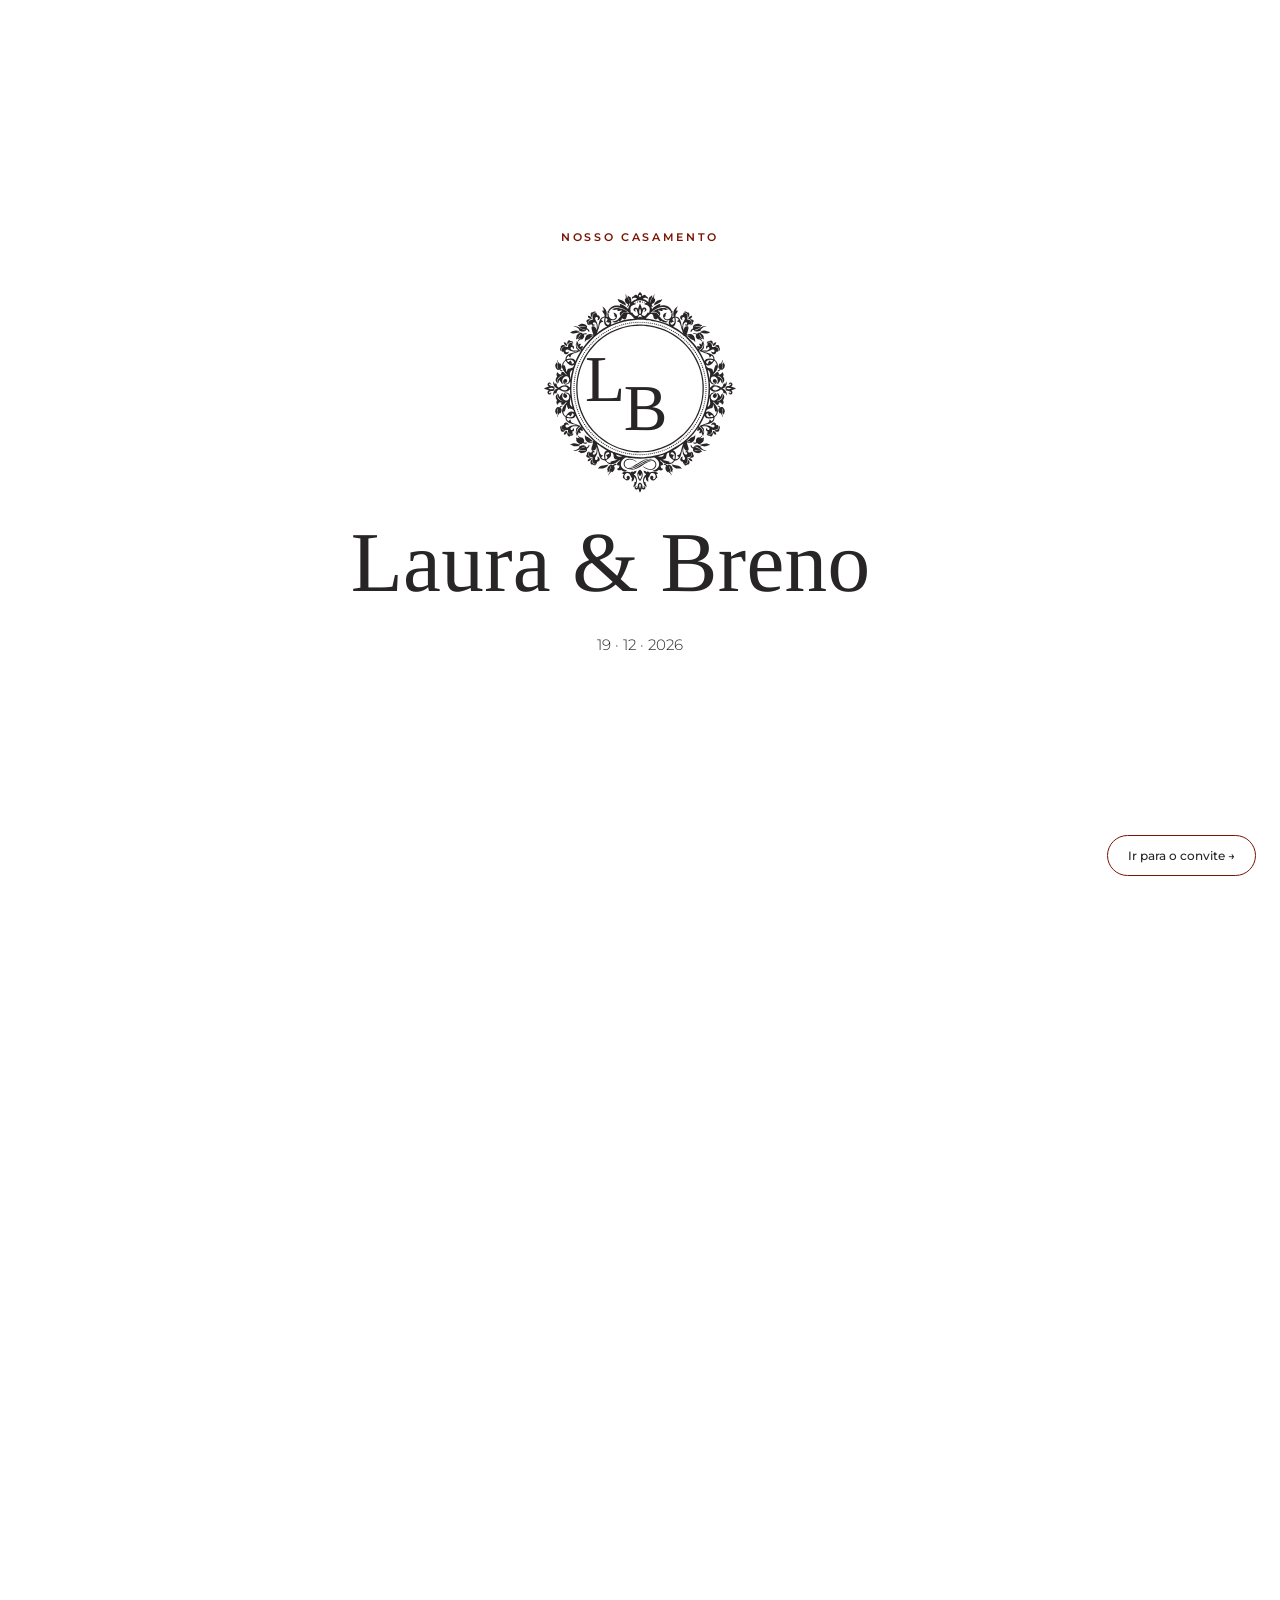
==== index.html @ 0a805cd9 "Atualizar tema branco e invalidar cache de logo e estilos" ====
<!doctype html>
<html lang="pt-BR">
<head>
<meta charset="utf-8">
<meta name="viewport" content="width=device-width,initial-scale=1">
<meta name="theme-color" content="#ffffff">
<meta name="description" content="Casamento Laura e Breno — 19 de dezembro de 2026">
<title>Laura & Breno | 19.12.2026</title>
<link rel="preconnect" href="https://fonts.googleapis.com">
<link rel="preconnect" href="https://fonts.gstatic.com" crossorigin>
<link href="https://fonts.googleapis.com/css2?family=Cormorant+Garamond:wght@400;500;600&family=Montserrat:wght@300;400;500;600&display=swap" rel="stylesheet">
<link rel="stylesheet" href="./styles.css?v=4">
</head>
<body>
<section class="intro" id="intro" aria-label="Abertura do convite">
<video id="introVideo" autoplay muted playsinline preload="metadata"><source src="./assets/abertura.mp4" type="video/mp4"></video>
<div class="intro__fallback" id="introFallback"><p class="eyebrow">Nosso casamento</p><img src="./assets/logo.svg?v=4" alt="Laura e Breno" class="site-logo"><p>19 · 12 · 2026</p></div>
<button class="skip" id="skipIntro" type="button">Ir para o convite →</button>
</section>
<main id="site" class="site" aria-hidden="true">
<header class="hero section"><div class="ornament">✦</div><p class="eyebrow">Vamos nos casar</p><img src="./assets/logo.svg?v=4" alt="Laura e Breno" class="site-logo"><p class="hero__date">19 de dezembro de 2026</p><p class="lead">Criamos este cantinho para compartilhar com você os detalhes de um dia muito especial para nós.</p><a class="button primary" href="#convite">Ver convite</a></header>
<section class="section cream" aria-label="Contagem regressiva"><p class="eyebrow">Contagem regressiva</p><div class="countdown" id="countdown"><div><strong id="days">--</strong><small>dias</small></div><div><strong id="hours">--</strong><small>horas</small></div><div><strong id="minutes">--</strong><small>min</small></div><div><strong id="seconds">--</strong><small>seg</small></div></div></section>
<section class="section" id="convite"><p class="eyebrow">Com carinho, para você</p><h2>Nosso convite</h2><p class="lead">Confira todos os detalhes do nosso grande dia.</p><div class="viewer"><object data="./assets/convite.pdf" type="application/pdf" aria-label="Convite de casamento em PDF"><div class="viewer__fallback">O convite em PDF ficará disponível aqui quando o arquivo for adicionado.</div></object></div><p><a class="button outline" href="./assets/convite.pdf" target="_blank" rel="noopener">Abrir convite em PDF</a></p></section>
<section class="section burgundy" id="informacoes"><p class="eyebrow">Informações</p><h2>O grande dia</h2><div class="cards"><article><span>◇</span><h3>Data</h3><p>19 de dezembro de 2026</p></article><article><span>⌖</span><h3>Local</h3><p>Local a definir</p><small>Endereço e localização serão incluídos aqui.</small></article><article><span>◷</span><h3>Horário</h3><p>Horário a definir</p><small>Horário da cerimônia e recepção em breve.</small></article></div></section>
<section class="section rsvp" id="confirmar"><p class="eyebrow">Esperamos você</p><h2>Confirme sua presença</h2><p class="lead">A confirmação de presença estará disponível em breve.</p><button class="button outline" id="rsvpButton" type="button">Confirmar presença</button><p class="feedback" id="rsvpMessage" role="status"></p></section>
<footer><div class="ornament">✦</div><p>Laura <em>&</em> Breno</p><small>19 · 12 · 2026</small></footer>
</main>
<script src="./script.js"></script>
</body>
</html>
---- styles.css ----
:root{--wine:#7a1304;--dark:#651002;--gold:#c6a15b;--ivory:#faf6ef;--paper:#fffdf9;--ink:#3b302b;--muted:#776d67;--serif:"Cormorant Garamond",Georgia,serif;--sans:Montserrat,Arial,sans-serif}*{box-sizing:border-box}html{scroll-behavior:smooth}body{margin:0;background:var(--ivory);color:var(--ink);font:300 15px/1.7 var(--sans)}body.no-scroll{overflow:hidden}a{color:inherit}.intro{position:fixed;inset:0;z-index:20;display:grid;place-items:center;background:var(--dark);color:#fff;overflow:hidden;transition:opacity .7s,visibility .7s}.intro.is-hidden{opacity:0;visibility:hidden;pointer-events:none}.intro video{position:absolute;inset:0;width:100%;height:100%;object-fit:cover}.intro__fallback{position:relative;z-index:1;text-align:center;padding:24px;transition:opacity .4s}.skip{position:absolute;z-index:2;right:24px;bottom:24px;border:1px solid #ffffff88;border-radius:50px;padding:12px 20px;background:#0005;color:white;font:500 12px var(--sans);cursor:pointer}.site{opacity:0;transition:opacity .7s}.site.is-visible{opacity:1}.section{padding:88px max(24px,calc((100vw - 1100px)/2));text-align:center}.hero{min-height:100svh;display:flex;flex-direction:column;align-items:center;justify-content:center;background:radial-gradient(circle at 50% 20%,#c6a15b26,transparent 35%),var(--ivory)}.eyebrow{color:var(--gold);font-size:11px;letter-spacing:.24em;text-transform:uppercase;font-weight:600;margin:0 0 20px}h1,h2,h3,footer p{font-family:var(--serif);font-weight:500}h1{font-size:clamp(66px,12vw,150px);line-height:.9;letter-spacing:-.055em;margin:10px 0}h1 em,footer em{color:var(--gold);font-weight:400}.hero__date{font:500 clamp(25px,4vw,39px) var(--serif);color:var(--wine);margin:32px 0 0}.lead{max-width:620px;margin:22px auto 28px;color:var(--muted);line-height:1.9}.ornament{color:var(--gold);font-size:28px}h2{font-size:clamp(48px,7vw,84px);line-height:1;margin:0}.button{display:inline-flex;align-items:center;justify-content:center;border:1px solid var(--wine);border-radius:999px;padding:14px 25px;min-height:48px;font:600 11px var(--sans);letter-spacing:.09em;text-transform:uppercase;text-decoration:none;cursor:pointer}.primary{background:var(--wine);color:#fff}.outline{background:transparent;color:var(--wine)}.cream{background:var(--paper);border-block:1px solid #7a130420}.countdown{display:grid;grid-template-columns:repeat(4,1fr);gap:12px;max-width:720px;margin:20px auto}.countdown div{padding:18px 8px;background:var(--ivory);border:1px solid #7a130420}.countdown strong{display:block;font:500 clamp(35px,6vw,64px) var(--serif);color:var(--wine);line-height:1.15}.countdown small{font-size:10px;letter-spacing:.13em;text-transform:uppercase}.viewer{height:min(75vh,900px);min-height:520px;max-width:860px;margin:30px auto;overflow:hidden;border:1px solid #7a130420;background:#fff;box-shadow:0 20px 60px #65100215}.viewer object{width:100%;height:100%}.viewer__fallback{padding:70px 20px}.burgundy{background:var(--wine);color:#fff}.burgundy .eyebrow{color:#e1c688}.cards{display:grid;grid-template-columns:repeat(3,1fr);gap:16px;margin-top:36px}.cards article{border:1px solid #ffffff55;padding:35px 18px;min-height:230px}.cards span{color:#e1c688;font-size:28px}.cards h3{font-size:36px;margin:8px 0}.cards p{margin:0}.cards small{display:block;margin:8px auto;color:#ffffffaa;max-width:240px}.rsvp{min-height:65vh;display:flex;flex-direction:column;justify-content:center;align-items:center}.feedback{min-height:24px;color:var(--muted);font-size:13px}footer{text-align:center;padding:52px 20px;border-top:1px solid #7a130420}footer p{font-size:40px;margin:5px}footer small{letter-spacing:.17em;color:var(--muted)}@media(max-width:700px){.section{padding:64px 20px}.cards{grid-template-columns:1fr}.countdown{gap:6px}.countdown div{padding:12px 3px}.viewer{min-height:450px;height:70vh}.skip{bottom:18px;right:18px}}
/* Identidade Laura & Breno — Pantone P 47-16 C (amostra enviada) */
.site-logo{display:block;width:min(88vw,940px);height:auto;margin:18px auto;object-fit:contain;filter:none}
.hero{background:#7a1304;color:#fff}
.hero .hero__date,.hero__date{color:#fff}
.hero .lead{color:rgba(255,255,255,.85)}
.hero .button.primary{border-color:rgba(255,255,255,.55);background:rgba(0,0,0,.15);color:#fff}
.intro{background:#7a1304}
.intro__fallback .site-logo{width:min(86vw,900px)}
@media(max-width:700px){.site-logo,.intro__fallback .site-logo{width:min(92vw,650px)}}

/* Ajuste da assinatura para caber inteira em desktop e mobile */
.intro__fallback{width:100%;max-width:100%;padding:clamp(16px,3vw,32px);display:flex;flex-direction:column;justify-content:center;align-items:center;gap:clamp(8px,2vh,20px)}
.site-logo,.intro__fallback .site-logo,.hero .site-logo{display:block;width:min(72vw,660px);max-width:100%;max-height:60svh;height:auto;margin:0 auto;object-fit:contain}
.intro__fallback .site-logo{max-height:55svh}
.hero .site-logo{max-height:50svh}
@media(max-width:700px){.site-logo,.intro__fallback .site-logo,.hero .site-logo{width:min(85vw,420px);max-height:47svh}.intro__fallback{padding:20px 16px;gap:10px}}
@media(max-height:650px){.site-logo,.intro__fallback .site-logo,.hero .site-logo{width:min(66vw,480px);max-height:42svh}}

/* Correção: imagem SVG sem corte causado por max-height + largura fixa */
.intro__fallback .site-logo,
.hero .site-logo,
.site-logo {
  width: min(72vw, 520px);
  height: auto;
  max-width: 100%;
  max-height: none;
  object-fit: contain;
  flex-shrink: 1;
  margin: 0 auto;
}
@media (max-width: 700px) {
  .intro__fallback .site-logo,
  .hero .site-logo,
  .site-logo { width: min(85vw, 390px); max-height: none; }
}
@media (max-height: 650px) {
  .intro__fallback .site-logo,
  .hero .site-logo,
  .site-logo { width: min(65vw, 390px); max-height: none; }
}

/* Identidade final: fundo branco e marca original preta. */
:root { --ivory:#ffffff; --paper:#ffffff; --ink:#282526; }
body { background:#ffffff; }
.intro, .hero { background:#ffffff !important; color:#282526 !important; }
.intro__fallback { color:#282526; }
.intro__fallback .eyebrow, .hero .eyebrow { color:#7a1304; }
.intro__fallback p:not(.eyebrow), .hero .hero__date { color:#282526 !important; }
.hero .lead { color:#615b57 !important; }
.hero .button.primary { background:#7a1304; border-color:#7a1304; color:#ffffff; }
.skip { color:#282526; background:#ffffff; border:1px solid #7a1304; }
.site-logo, .intro__fallback .site-logo, .hero .site-logo {
  display:block; width:min(84vw,760px); height:auto; max-width:100%;
  max-height:none; object-fit:contain; margin:0 auto; filter:none;
}
.intro__fallback { width:100%; padding:20px; gap:8px; }
@media(max-width:700px) {
 .site-logo,.intro__fallback .site-logo,.hero .site-logo { width:min(92vw,520px); }
}
@media(max-height:650px) {
 .intro__fallback .site-logo,.hero .site-logo { width:min(70vw,550px); }
}
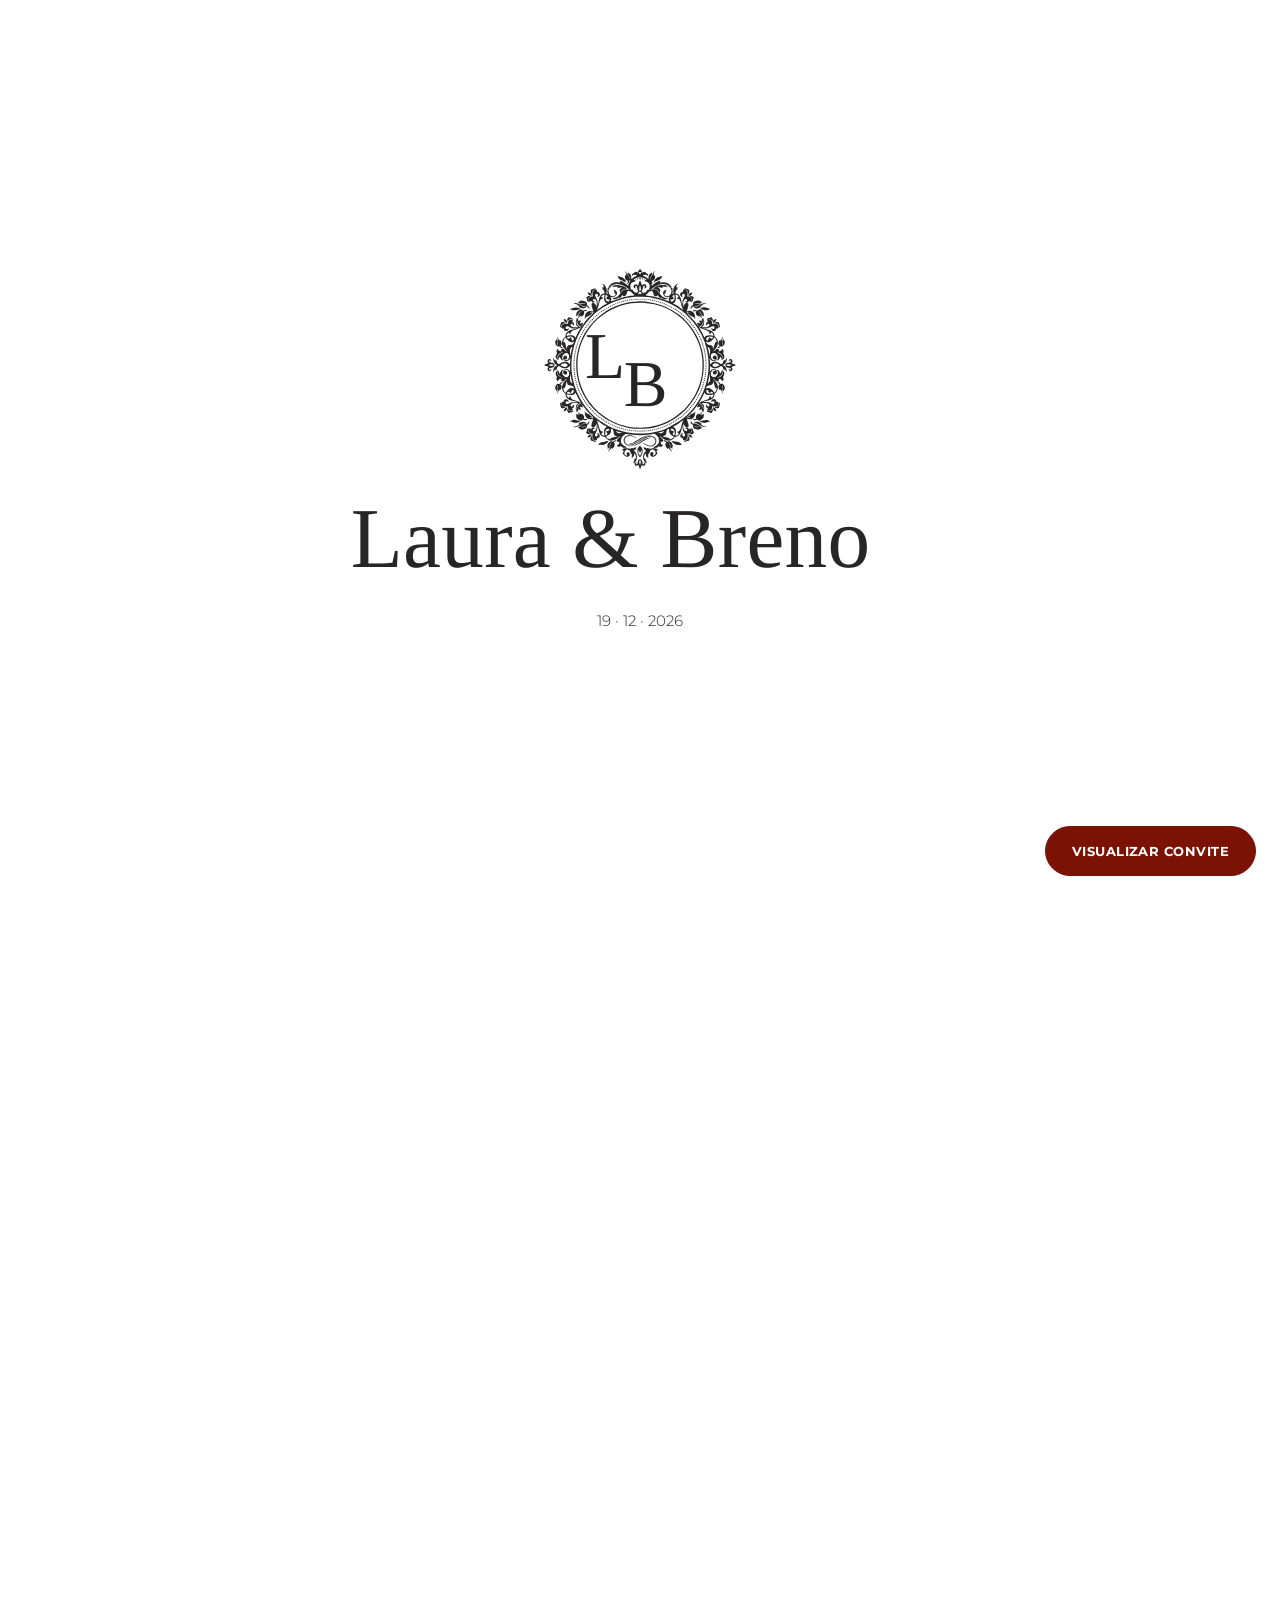
==== commit 3025b3d8: "Remover Nosso casamento e renomear botão para VISUALIZAR CONVITE" ====
--- a/index.html
+++ b/index.html
@@ -9,13 +9,13 @@
 <link rel="preconnect" href="https://fonts.googleapis.com">
 <link rel="preconnect" href="https://fonts.gstatic.com" crossorigin>
 <link href="https://fonts.googleapis.com/css2?family=Cormorant+Garamond:wght@400;500;600&family=Montserrat:wght@300;400;500;600&display=swap" rel="stylesheet">
-<link rel="stylesheet" href="./styles.css?v=4">
+<link rel="stylesheet" href="./styles.css?v=5">
 </head>
 <body>
 <section class="intro" id="intro" aria-label="Abertura do convite">
 <video id="introVideo" autoplay muted playsinline preload="metadata"><source src="./assets/abertura.mp4" type="video/mp4"></video>
-<div class="intro__fallback" id="introFallback"><p class="eyebrow">Nosso casamento</p><img src="./assets/logo.svg?v=4" alt="Laura e Breno" class="site-logo"><p>19 · 12 · 2026</p></div>
-<button class="skip" id="skipIntro" type="button">Ir para o convite →</button>
+<div class="intro__fallback" id="introFallback"><img src="./assets/logo.svg?v=4" alt="Laura e Breno" class="site-logo"><p>19 · 12 · 2026</p></div>
+<button class="skip" id="skipIntro" type="button">VISUALIZAR CONVITE</button>
 </section>
 <main id="site" class="site" aria-hidden="true">
 <header class="hero section"><div class="ornament">✦</div><p class="eyebrow">Vamos nos casar</p><img src="./assets/logo.svg?v=4" alt="Laura e Breno" class="site-logo"><p class="hero__date">19 de dezembro de 2026</p><p class="lead">Criamos este cantinho para compartilhar com você os detalhes de um dia muito especial para nós.</p><a class="button primary" href="#convite">Ver convite</a></header>
--- a/styles.css
+++ b/styles.css
@@ -61,3 +61,21 @@
 @media(max-height:650px) {
  .intro__fallback .site-logo,.hero .site-logo { width:min(70vw,550px); }
 }
+
+/* Botão de acesso ao convite — versão final */
+.intro .skip {
+  background:#7a1304;
+  color:#ffffff;
+  border:1px solid #7a1304;
+  font-family:var(--sans);
+  font-size:13px;
+  font-weight:700;
+  letter-spacing:.035em;
+  line-height:1.3;
+  padding:15px 26px;
+  min-height:50px;
+  text-transform:uppercase;
+  box-shadow:none;
+}
+.intro .skip:hover,.intro .skip:focus-visible {background:#651002;border-color:#651002;color:#fff;}
+@media(max-width:700px){.intro .skip{right:16px;bottom:18px;padding:14px 20px;font-size:12px;}}
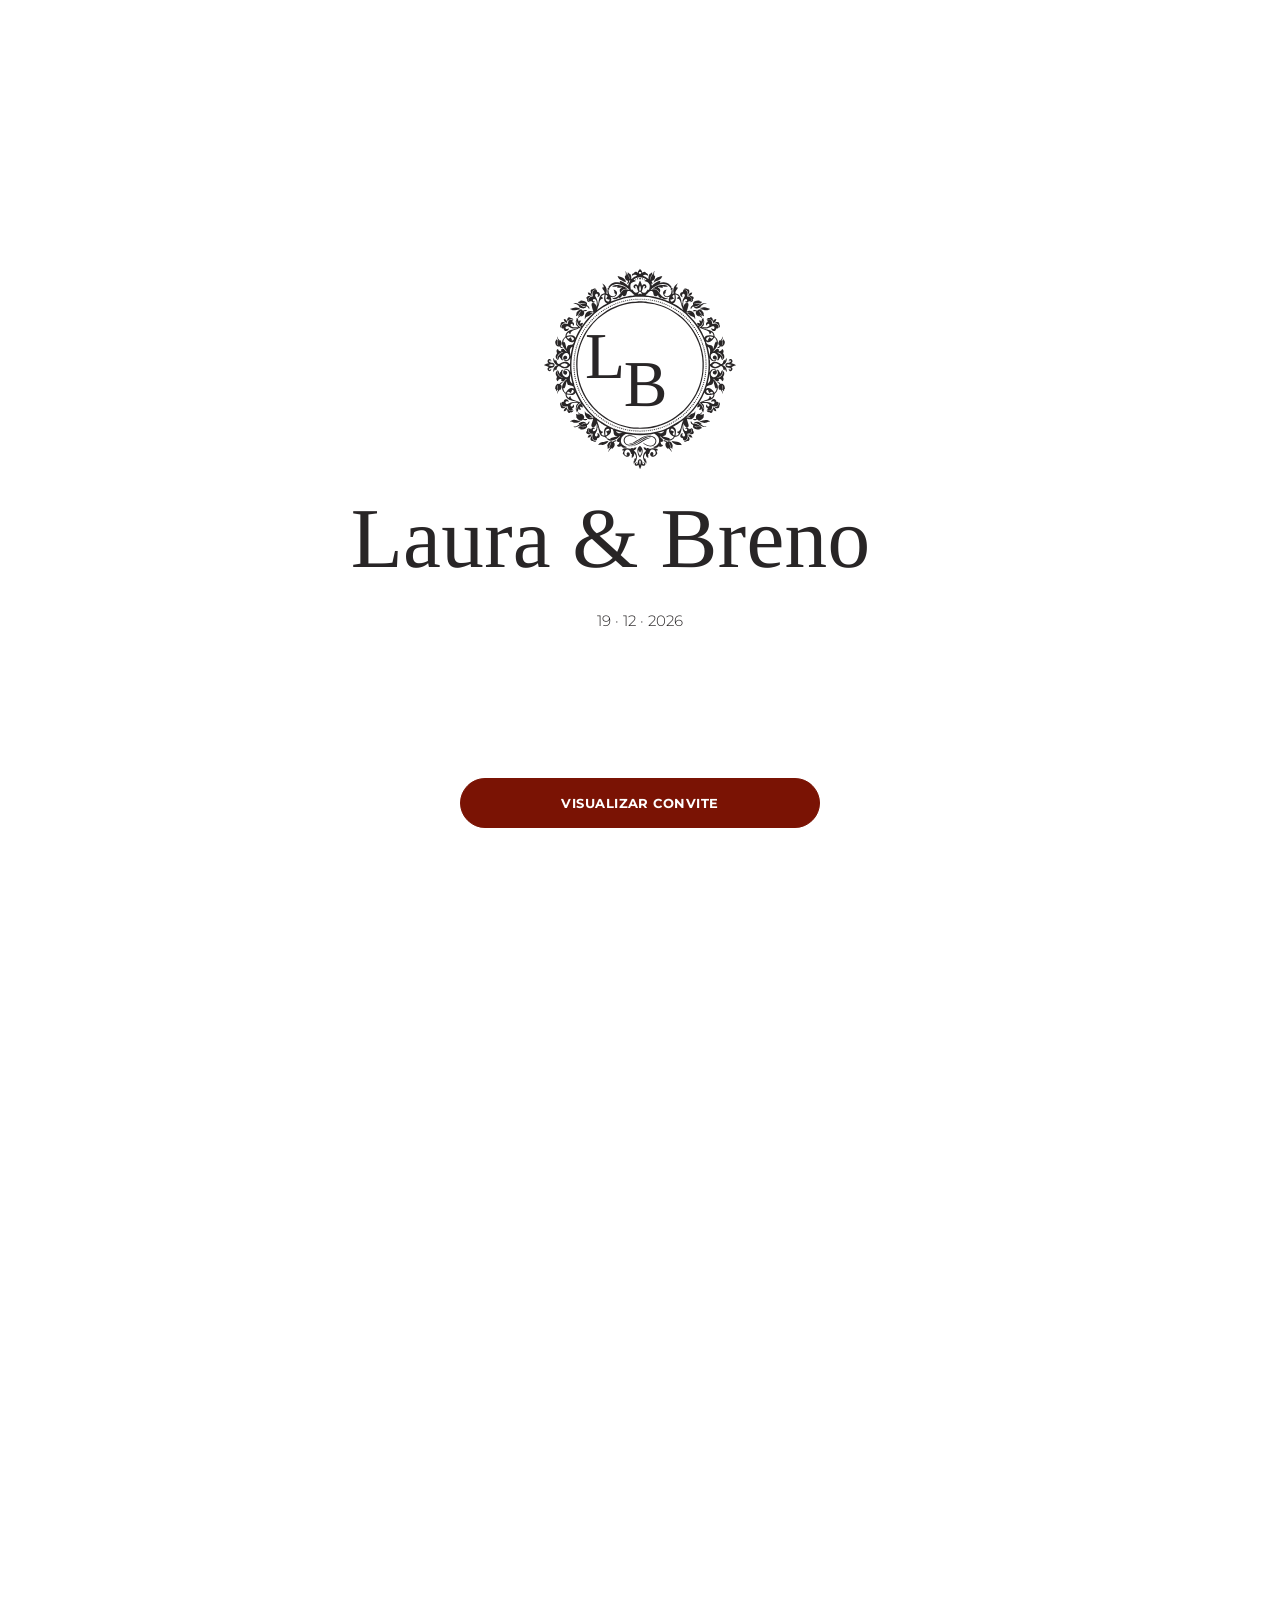
==== commit 55858475: "Atualizar cache após posicionamento do botão" ====
--- a/index.html
+++ b/index.html
@@ -9,7 +9,7 @@
 <link rel="preconnect" href="https://fonts.googleapis.com">
 <link rel="preconnect" href="https://fonts.gstatic.com" crossorigin>
 <link href="https://fonts.googleapis.com/css2?family=Cormorant+Garamond:wght@400;500;600&family=Montserrat:wght@300;400;500;600&display=swap" rel="stylesheet">
-<link rel="stylesheet" href="./styles.css?v=5">
+<link rel="stylesheet" href="./styles.css?v=6">
 </head>
 <body>
 <section class="intro" id="intro" aria-label="Abertura do convite">
--- a/styles.css
+++ b/styles.css
@@ -79,3 +79,17 @@
 }
 .intro .skip:hover,.intro .skip:focus-visible {background:#651002;border-color:#651002;color:#fff;}
 @media(max-width:700px){.intro .skip{right:16px;bottom:18px;padding:14px 20px;font-size:12px;}}
+
+/* Posição conforme protótipo: botão centralizado abaixo da data */
+.intro .skip {
+  position:absolute;
+  left:50%;
+  right:auto;
+  bottom:clamp(35px,8vh,90px);
+  transform:translateX(-50%);
+  width:min(82vw,360px);
+  justify-content:center;
+  text-align:center;
+  white-space:nowrap;
+}
+@media(max-width:700px){.intro .skip{left:50%;right:auto;bottom:clamp(24px,7vh,64px);width:min(86vw,320px);}}
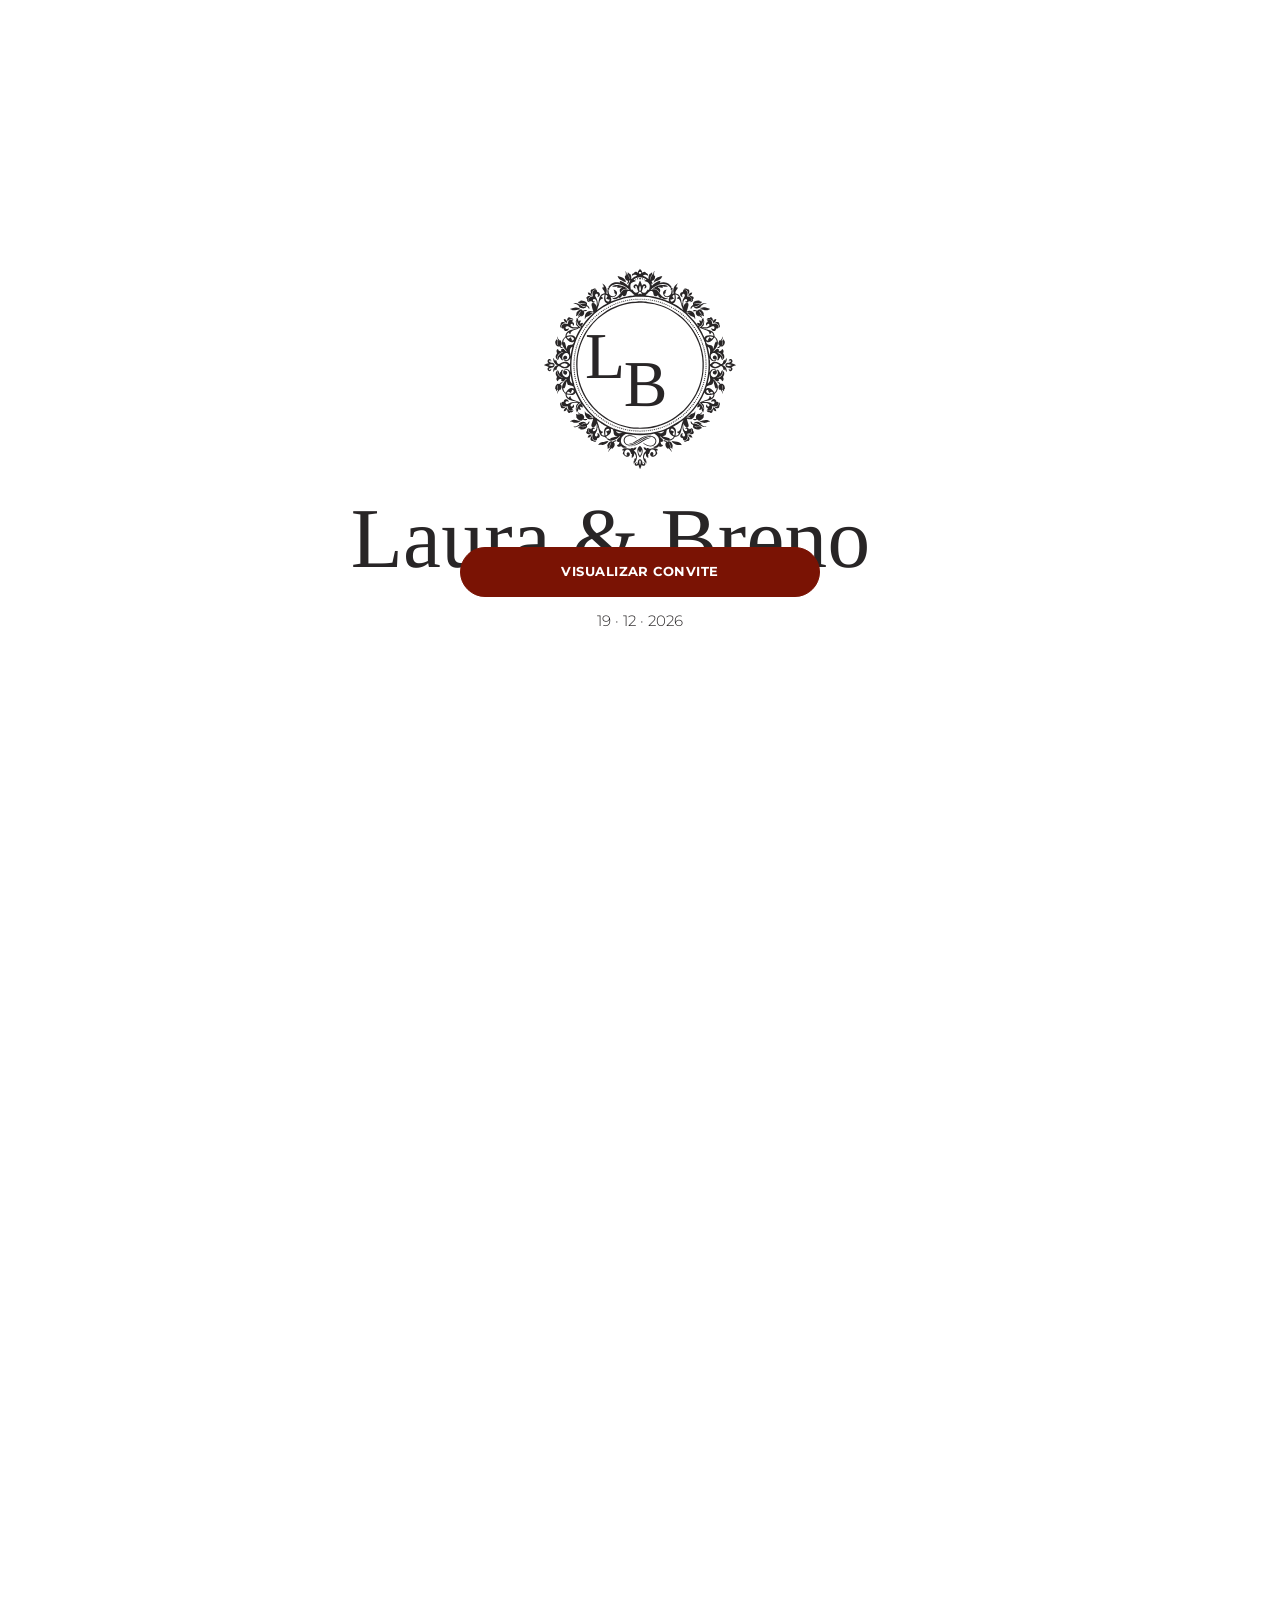
==== commit d8d13e79: "Posicionar botão junto à data na abertura" ====
--- a/index.html
+++ b/index.html
@@ -9,13 +9,12 @@
 <link rel="preconnect" href="https://fonts.googleapis.com">
 <link rel="preconnect" href="https://fonts.gstatic.com" crossorigin>
 <link href="https://fonts.googleapis.com/css2?family=Cormorant+Garamond:wght@400;500;600&family=Montserrat:wght@300;400;500;600&display=swap" rel="stylesheet">
-<link rel="stylesheet" href="./styles.css?v=6">
+<link rel="stylesheet" href="./styles.css?v=7">
 </head>
 <body>
 <section class="intro" id="intro" aria-label="Abertura do convite">
 <video id="introVideo" autoplay muted playsinline preload="metadata"><source src="./assets/abertura.mp4" type="video/mp4"></video>
-<div class="intro__fallback" id="introFallback"><img src="./assets/logo.svg?v=4" alt="Laura e Breno" class="site-logo"><p>19 · 12 · 2026</p></div>
-<button class="skip" id="skipIntro" type="button">VISUALIZAR CONVITE</button>
+<div class="intro__fallback" id="introFallback"><img src="./assets/logo.svg?v=4" alt="Laura e Breno" class="site-logo"><p>19 · 12 · 2026</p><button class="skip" id="skipIntro" type="button">VISUALIZAR CONVITE</button></div>
 </section>
 <main id="site" class="site" aria-hidden="true">
 <header class="hero section"><div class="ornament">✦</div><p class="eyebrow">Vamos nos casar</p><img src="./assets/logo.svg?v=4" alt="Laura e Breno" class="site-logo"><p class="hero__date">19 de dezembro de 2026</p><p class="lead">Criamos este cantinho para compartilhar com você os detalhes de um dia muito especial para nós.</p><a class="button primary" href="#convite">Ver convite</a></header>
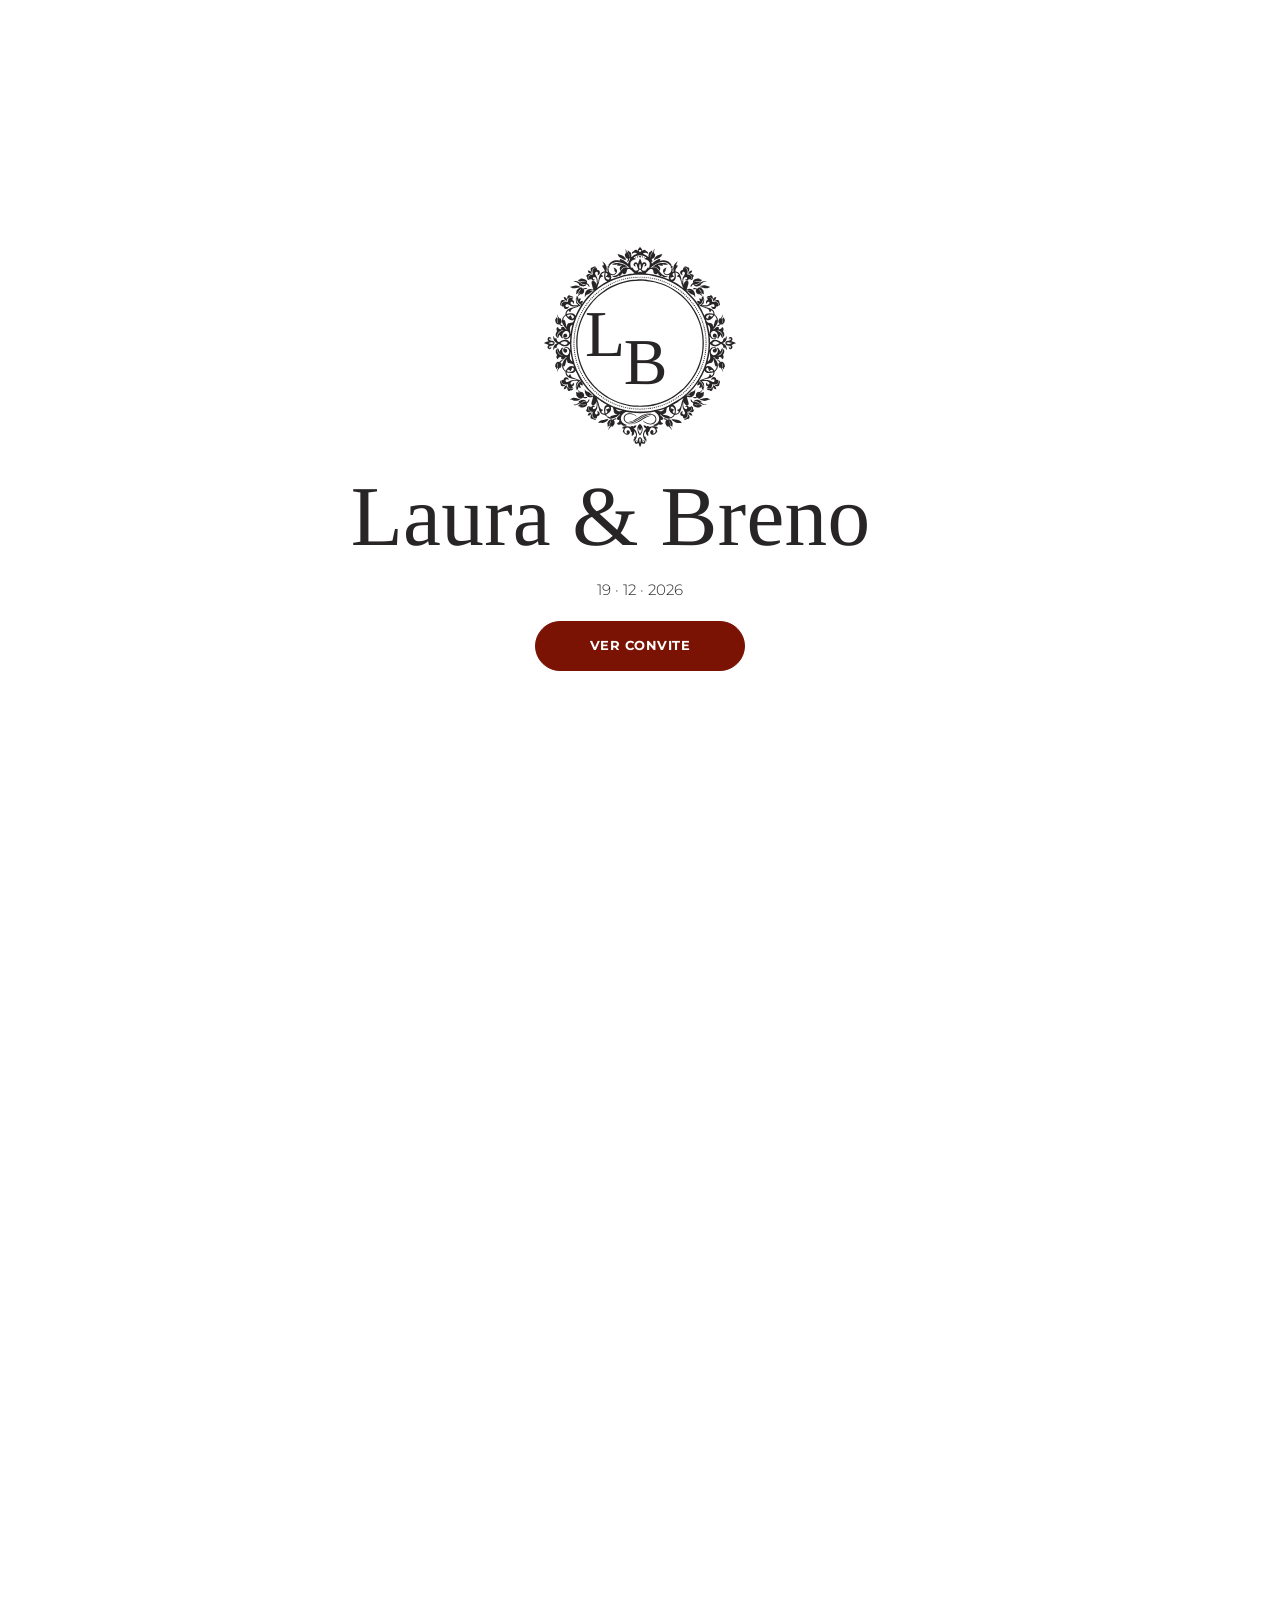
==== commit 22cce66f: "Alterar texto do botão para VER CONVITE" ====
--- a/index.html
+++ b/index.html
@@ -14,7 +14,7 @@
 <body>
 <section class="intro" id="intro" aria-label="Abertura do convite">
 <video id="introVideo" autoplay muted playsinline preload="metadata"><source src="./assets/abertura.mp4" type="video/mp4"></video>
-<div class="intro__fallback" id="introFallback"><img src="./assets/logo.svg?v=4" alt="Laura e Breno" class="site-logo"><p>19 · 12 · 2026</p><button class="skip" id="skipIntro" type="button">VISUALIZAR CONVITE</button></div>
+<div class="intro__fallback" id="introFallback"><img src="./assets/logo.svg?v=4" alt="Laura e Breno" class="site-logo"><p>19 · 12 · 2026</p><button class="skip" id="skipIntro" type="button">VER CONVITE</button></div>
 </section>
 <main id="site" class="site" aria-hidden="true">
 <header class="hero section"><div class="ornament">✦</div><p class="eyebrow">Vamos nos casar</p><img src="./assets/logo.svg?v=4" alt="Laura e Breno" class="site-logo"><p class="hero__date">19 de dezembro de 2026</p><p class="lead">Criamos este cantinho para compartilhar com você os detalhes de um dia muito especial para nós.</p><a class="button primary" href="#convite">Ver convite</a></header>
--- a/styles.css
+++ b/styles.css
@@ -93,3 +93,9 @@
   white-space:nowrap;
 }
 @media(max-width:700px){.intro .skip{left:50%;right:auto;bottom:clamp(24px,7vh,64px);width:min(86vw,320px);}}
+
+/* Botão no fluxo da composição, próximo à data */
+.intro .intro__fallback{display:flex;flex-direction:column;align-items:center;justify-content:center;gap:0;}
+.intro .intro__fallback > p{margin:14px 0 0;}
+.intro .intro__fallback .skip{position:static;left:auto;right:auto;bottom:auto;transform:none;width:auto;min-width:210px;margin:18px auto 0;display:inline-flex;align-items:center;justify-content:center;}
+@media(max-width:700px){.intro .intro__fallback .skip{min-width:200px;margin-top:16px;}}
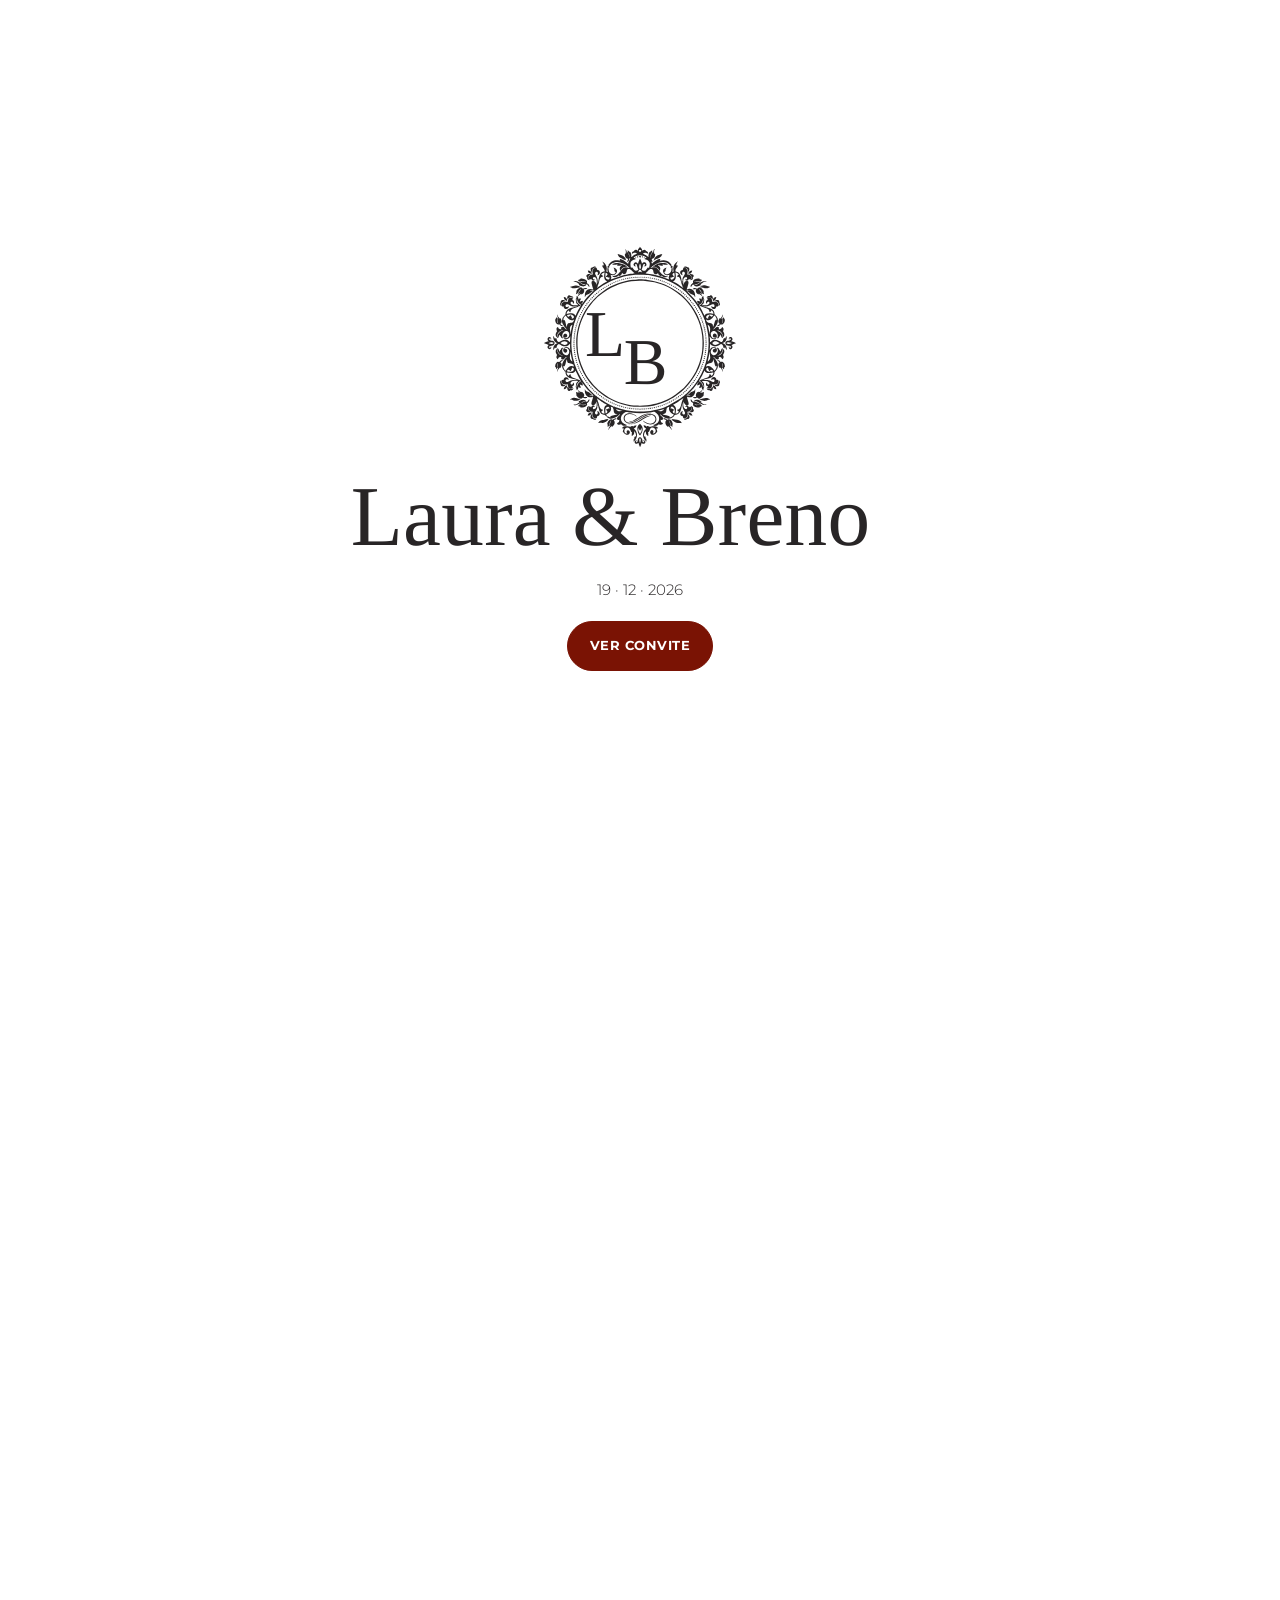
==== commit 2d70ed3a: "Atualizar cache para novo tamanho do botão" ====
--- a/index.html
+++ b/index.html
@@ -9,7 +9,7 @@
 <link rel="preconnect" href="https://fonts.googleapis.com">
 <link rel="preconnect" href="https://fonts.gstatic.com" crossorigin>
 <link href="https://fonts.googleapis.com/css2?family=Cormorant+Garamond:wght@400;500;600&family=Montserrat:wght@300;400;500;600&display=swap" rel="stylesheet">
-<link rel="stylesheet" href="./styles.css?v=7">
+<link rel="stylesheet" href="./styles.css?v=8">
 </head>
 <body>
 <section class="intro" id="intro" aria-label="Abertura do convite">
--- a/styles.css
+++ b/styles.css
@@ -99,3 +99,7 @@
 .intro .intro__fallback > p{margin:14px 0 0;}
 .intro .intro__fallback .skip{position:static;left:auto;right:auto;bottom:auto;transform:none;width:auto;min-width:210px;margin:18px auto 0;display:inline-flex;align-items:center;justify-content:center;}
 @media(max-width:700px){.intro .intro__fallback .skip{min-width:200px;margin-top:16px;}}
+
+/* Botão ajustado à largura do texto */
+.intro .intro__fallback .skip{width:fit-content;min-width:0;padding-left:22px;padding-right:22px;}
+@media(max-width:700px){.intro .intro__fallback .skip{width:fit-content;min-width:0;padding-left:20px;padding-right:20px;}}
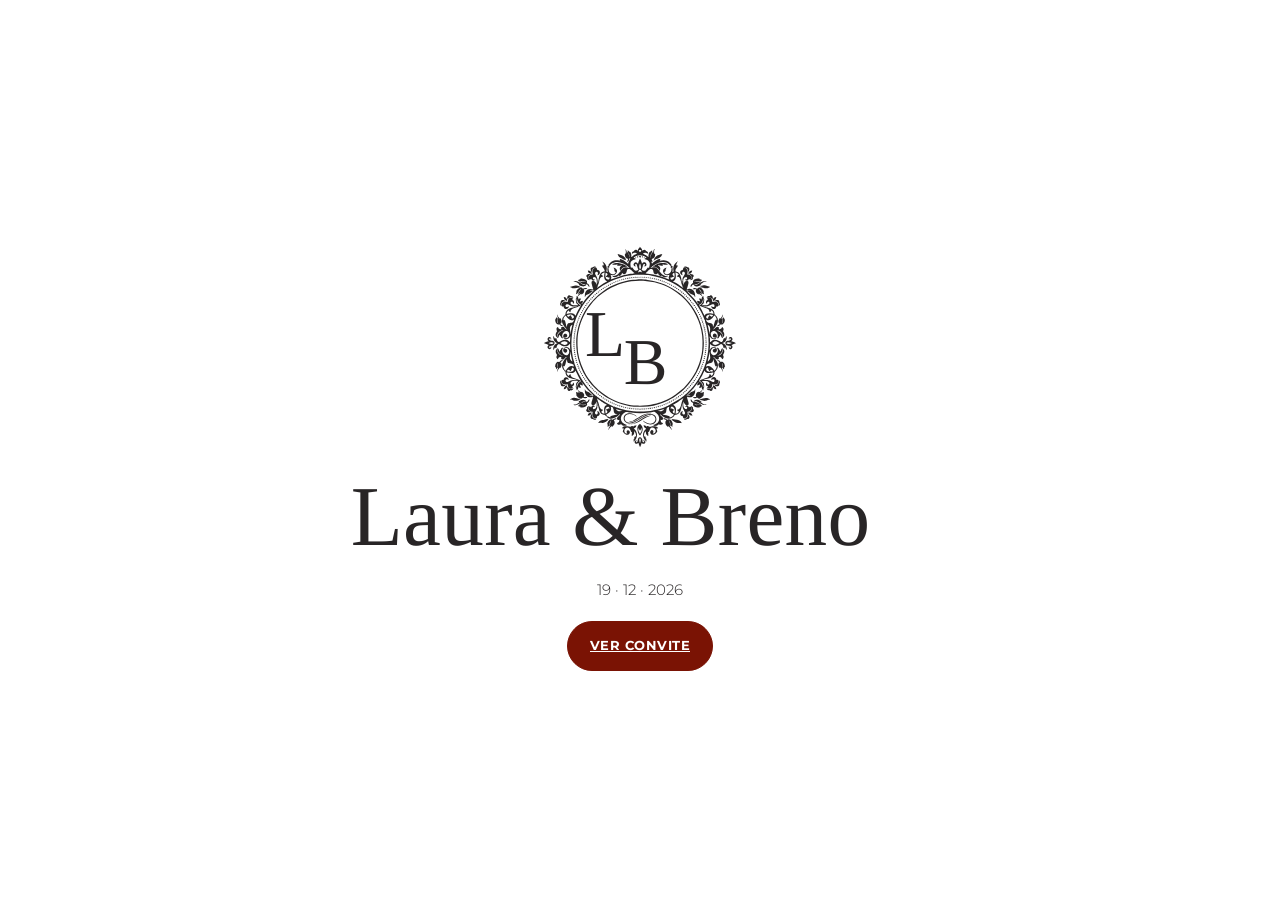
==== commit e6317048: "Deixar página inicial apenas com logo data e link para ver-convite" ====
--- a/index.html
+++ b/index.html
@@ -4,26 +4,22 @@
 <meta charset="utf-8">
 <meta name="viewport" content="width=device-width,initial-scale=1">
 <meta name="theme-color" content="#ffffff">
-<meta name="description" content="Casamento Laura e Breno — 19 de dezembro de 2026">
+<meta name="description" content="Convite de casamento de Laura e Breno — 19 de dezembro de 2026">
 <title>Laura & Breno | 19.12.2026</title>
 <link rel="preconnect" href="https://fonts.googleapis.com">
 <link rel="preconnect" href="https://fonts.gstatic.com" crossorigin>
-<link href="https://fonts.googleapis.com/css2?family=Cormorant+Garamond:wght@400;500;600&family=Montserrat:wght@300;400;500;600&display=swap" rel="stylesheet">
-<link rel="stylesheet" href="./styles.css?v=8">
+<link href="https://fonts.googleapis.com/css2?family=Cormorant+Garamond:wght@400;500;600&family=Montserrat:wght@300;400;500;600;700&display=swap" rel="stylesheet">
+<link rel="stylesheet" href="./styles.css?v=9">
 </head>
 <body>
-<section class="intro" id="intro" aria-label="Abertura do convite">
-<video id="introVideo" autoplay muted playsinline preload="metadata"><source src="./assets/abertura.mp4" type="video/mp4"></video>
-<div class="intro__fallback" id="introFallback"><img src="./assets/logo.svg?v=4" alt="Laura e Breno" class="site-logo"><p>19 · 12 · 2026</p><button class="skip" id="skipIntro" type="button">VER CONVITE</button></div>
+<main>
+<section class="intro" id="intro" aria-label="Convite de casamento de Laura e Breno">
+<div class="intro__fallback" id="introFallback">
+<img src="./assets/logo.svg?v=4" alt="Laura e Breno" class="site-logo">
+<p>19 · 12 · 2026</p>
+<a class="skip" href="./ver-convite/">VER CONVITE</a>
+</div>
 </section>
-<main id="site" class="site" aria-hidden="true">
-<header class="hero section"><div class="ornament">✦</div><p class="eyebrow">Vamos nos casar</p><img src="./assets/logo.svg?v=4" alt="Laura e Breno" class="site-logo"><p class="hero__date">19 de dezembro de 2026</p><p class="lead">Criamos este cantinho para compartilhar com você os detalhes de um dia muito especial para nós.</p><a class="button primary" href="#convite">Ver convite</a></header>
-<section class="section cream" aria-label="Contagem regressiva"><p class="eyebrow">Contagem regressiva</p><div class="countdown" id="countdown"><div><strong id="days">--</strong><small>dias</small></div><div><strong id="hours">--</strong><small>horas</small></div><div><strong id="minutes">--</strong><small>min</small></div><div><strong id="seconds">--</strong><small>seg</small></div></div></section>
-<section class="section" id="convite"><p class="eyebrow">Com carinho, para você</p><h2>Nosso convite</h2><p class="lead">Confira todos os detalhes do nosso grande dia.</p><div class="viewer"><object data="./assets/convite.pdf" type="application/pdf" aria-label="Convite de casamento em PDF"><div class="viewer__fallback">O convite em PDF ficará disponível aqui quando o arquivo for adicionado.</div></object></div><p><a class="button outline" href="./assets/convite.pdf" target="_blank" rel="noopener">Abrir convite em PDF</a></p></section>
-<section class="section burgundy" id="informacoes"><p class="eyebrow">Informações</p><h2>O grande dia</h2><div class="cards"><article><span>◇</span><h3>Data</h3><p>19 de dezembro de 2026</p></article><article><span>⌖</span><h3>Local</h3><p>Local a definir</p><small>Endereço e localização serão incluídos aqui.</small></article><article><span>◷</span><h3>Horário</h3><p>Horário a definir</p><small>Horário da cerimônia e recepção em breve.</small></article></div></section>
-<section class="section rsvp" id="confirmar"><p class="eyebrow">Esperamos você</p><h2>Confirme sua presença</h2><p class="lead">A confirmação de presença estará disponível em breve.</p><button class="button outline" id="rsvpButton" type="button">Confirmar presença</button><p class="feedback" id="rsvpMessage" role="status"></p></section>
-<footer><div class="ornament">✦</div><p>Laura <em>&</em> Breno</p><small>19 · 12 · 2026</small></footer>
 </main>
-<script src="./script.js"></script>
 </body>
 </html>
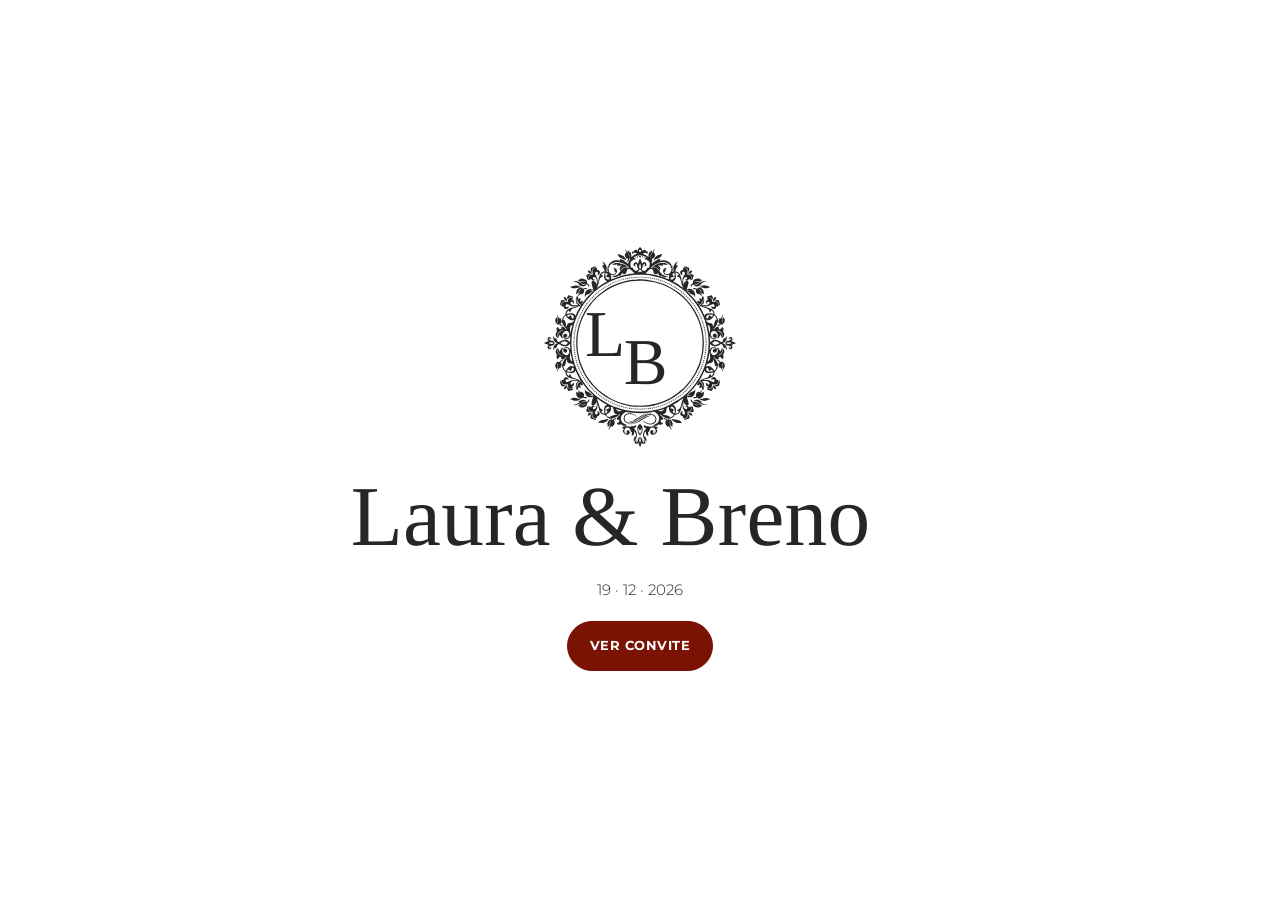
==== commit 7d980ecb: "Atualizar cache de estilos da página inicial" ====
--- a/index.html
+++ b/index.html
@@ -9,7 +9,7 @@
 <link rel="preconnect" href="https://fonts.googleapis.com">
 <link rel="preconnect" href="https://fonts.gstatic.com" crossorigin>
 <link href="https://fonts.googleapis.com/css2?family=Cormorant+Garamond:wght@400;500;600&family=Montserrat:wght@300;400;500;600;700&display=swap" rel="stylesheet">
-<link rel="stylesheet" href="./styles.css?v=9">
+<link rel="stylesheet" href="./styles.css?v=10">
 </head>
 <body>
 <main>
--- a/styles.css
+++ b/styles.css
@@ -103,3 +103,6 @@
 /* Botão ajustado à largura do texto */
 .intro .intro__fallback .skip{width:fit-content;min-width:0;padding-left:22px;padding-right:22px;}
 @media(max-width:700px){.intro .intro__fallback .skip{width:fit-content;min-width:0;padding-left:20px;padding-right:20px;}}
+
+/* Botão da página inicial sem sublinhado */
+.intro a.skip,.intro a.skip:link,.intro a.skip:visited,.intro a.skip:hover,.intro a.skip:focus-visible{text-decoration:none;}
